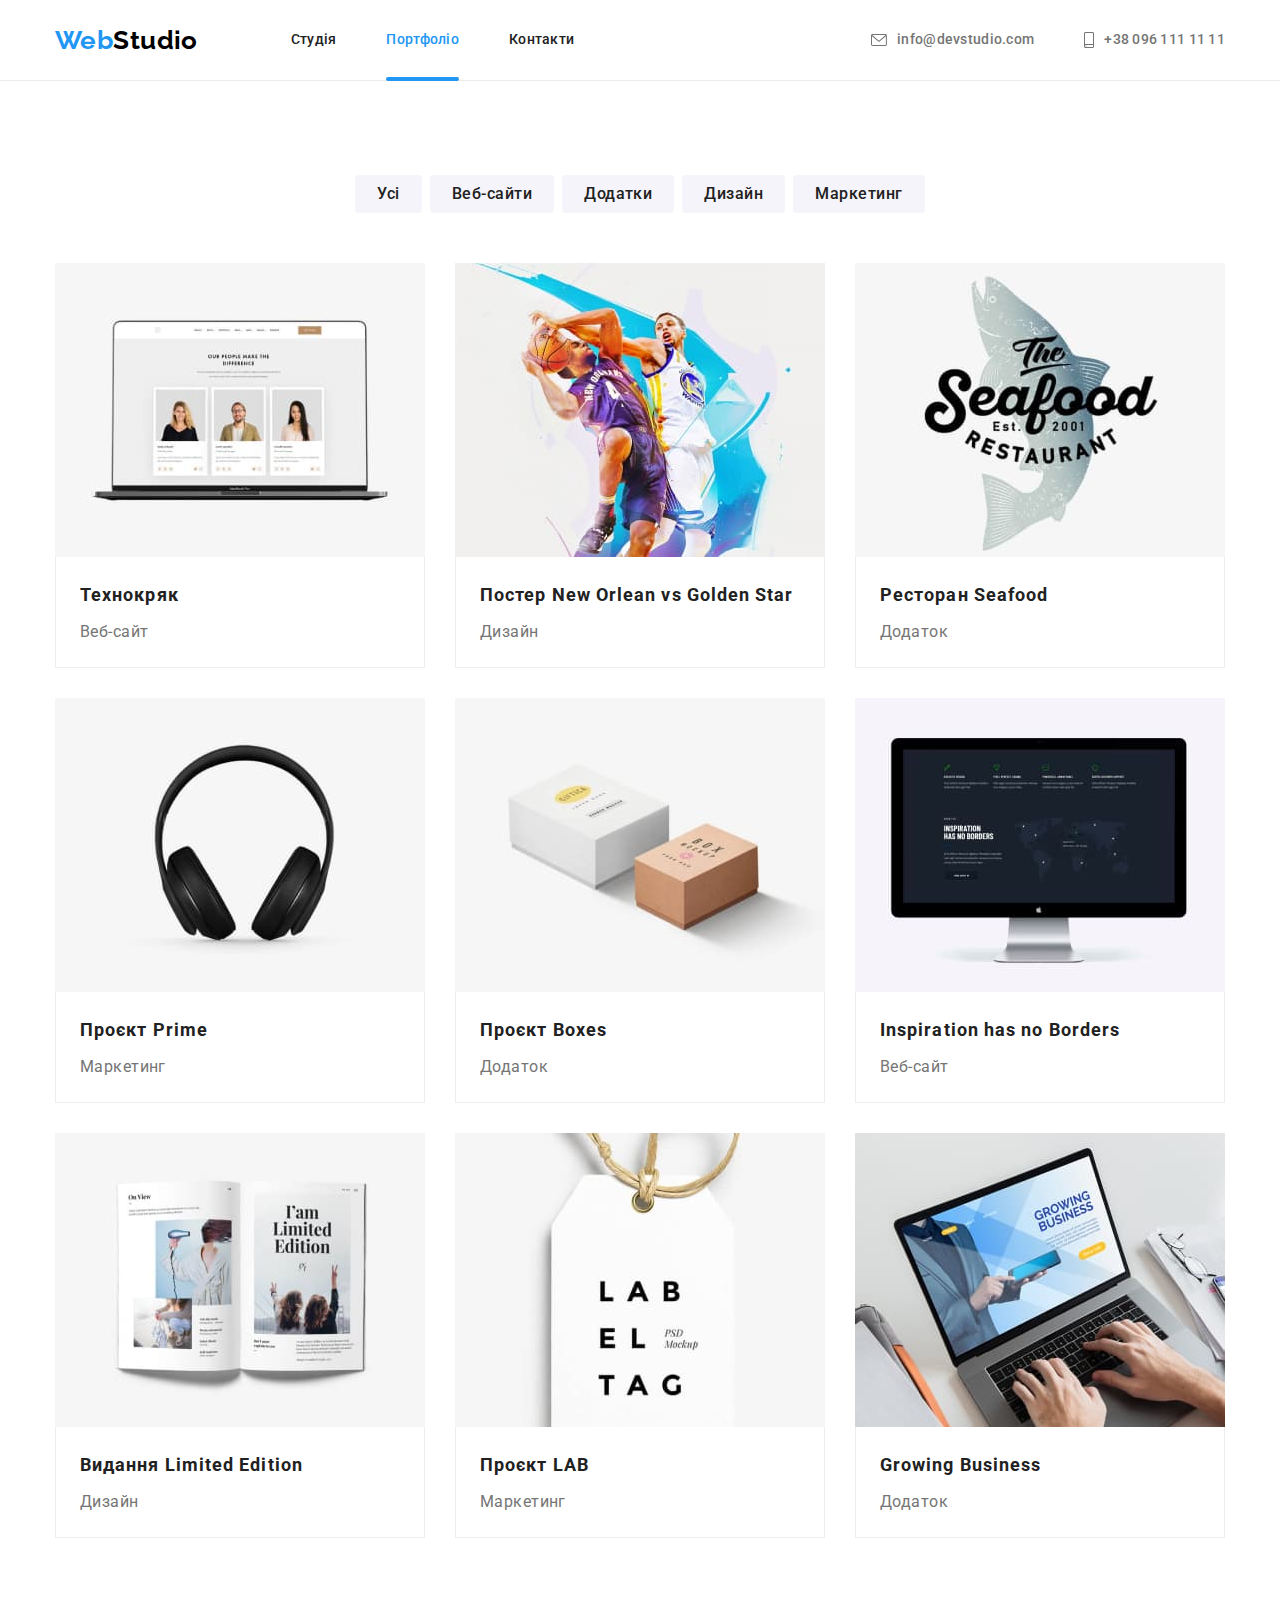
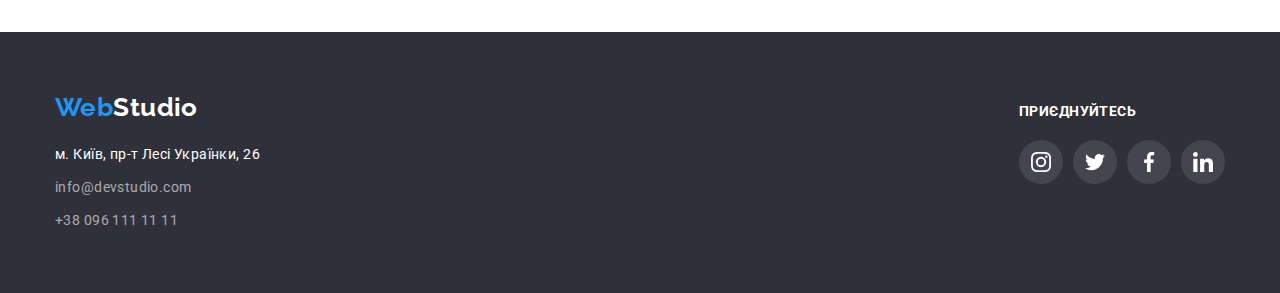
==== portfolio.html @ 42de5035 "консультація" ====
<!DOCTYPE html>
<html lang="uk">
  <head>
    <meta charset="UTF-8" />
    <meta http-equiv="X-UA-Compatible" content="IE=edge" />
    <meta name="viewport" content="width=device-width, initial-scale=1.0" />
    <title>Portfolio</title>
    <link rel="preconnect" href="https://fonts.googleapis.com" />
    <link rel="preconnect" href="https://fonts.gstatic.com" crossorigin />
    <link
      href="https://fonts.googleapis.com/css2?family=Raleway:wght@700&family=Roboto:wght@400;500;700;900&display=swap"
      rel="stylesheet"
    />
    <link
      rel="stylesheet"
      href="https://cdnjs.cloudflare.com/ajax/libs/modern-normalize/1.1.0/modern-normalize.min.css"
    />
    <link rel="stylesheet" href="./css/styles.css" />
  </head>
  <body>
    <header class="header">
      <div class="container flex-header">
        <nav class="site-nav">
          <a class="logo" href="/"><span class="logo-wrap">Web</span>Studio</a>
          <ul class="nav">
            <li>
              <a href="./index.html" class="nav-link">Студія</a>
            </li>
            <div class="wrapper-link-current">
              <li>
                <a href="./portfolio.html" class="nav-link current"
                  >Портфоліо</a
                >
              </li>
            </div>
            <li>
              <a href="" class="nav-link">Контакти</a>
            </li>
          </ul>
        </nav>
        <ul class="contact">
          <li>
            <a href="mailto:info@devstudio.com" class="contact-link">
              <svg class="mail-icon" width="16" height="12">
                <use href="./images/icons.svg#icon-envelope"></use>
              </svg>
              info@devstudio.com
            </a>
          </li>
          <li>
            <a href="tel:+380961111111" class="contact-link">
              <svg class="mail-icon" width="10" height="16">
                <use href="./images/icons.svg#icon-smartphone"></use>
              </svg>
              +38 096 111 11 11</a
            >
          </li>
        </ul>
      </div>
    </header>
    <main>
      <section class="section">
        <div class="container">
          <h1 class="visually-hidden">Наші роботи</h1>
          <ul class="flex-portfolio-button">
            <li>
              <button class="portfolio-button" type="button">Усі</button>
            </li>
            <li>
              <button class="portfolio-button" type="button">Веб-сайти</button>
            </li>
            <li>
              <button class="portfolio-button" type="button">Додатки</button>
            </li>
            <li>
              <button class="portfolio-button" type="button">Дизайн</button>
            </li>
            <li>
              <button class="portfolio-button" type="button">Маркетинг</button>
            </li>
          </ul>
          <ul class="flex-portfolio">
            <li class="flex-element">
              <a class="portfolio-link" href="">
                <div class="overlay-thumb">
                  <img
                    src="./images/tehnokrjak.jpg"
                    alt="Сторінка сайту Технокряк"
                    width="370"
                    height="294"
                  />
                  <div class="text-overlay-thumb">
                    <p class="text-overlay">
                      Ресурс пропонує комплексні пропозиції з різним рівнем
                      функціоналу та сервісів. Все це дозволить відвідувачу
                      отримати вичерпні відомості про компанію чи приватну
                      особу.
                    </p>
                  </div>
                </div>
                <div class="title-text">
                  <h2 class="portfolio-title">Технокряк</h2>
                  <p class="portfolio-text">Веб-сайт</p>
                </div>
              </a>
            </li>
            <li class="flex-element">
              <a class="portfolio-link" href="">
                <div class="overlay-thumb">
                  <img
                    src="./images/poster.jpg"
                    alt="Баскетболісти з м`ячем"
                    width="370"
                    height="294"
                  />
                  <div class="text-overlay-thumb">
                    <p class="text-overlay">
                      Ресурс пропонує комплексні пропозиції з різним рівнем
                      функціоналу та сервісів. Все це дозволить відвідувачу
                      отримати вичерпні відомості про компанію чи приватну
                      особу.
                    </p>
                  </div>
                </div>
                <div class="title-text">
                  <h2 class="portfolio-title">
                    Постер New Orlean vs Golden Star
                  </h2>
                  <p class="portfolio-text">Дизайн</p>
                </div></a
              >
            </li>
            <li class="flex-element">
              <a class="portfolio-link" href="">
                <div class="overlay-thumb">
                  <img
                    src="./images/restoran.jpg"
                    alt="Логотип ресторану"
                    width="370"
                    height="294"
                  />
                  <div class="text-overlay-thumb">
                    <p class="text-overlay">
                      Ресурс пропонує комплексні пропозиції з різним рівнем
                      функціоналу та сервісів. Все це дозволить відвідувачу
                      отримати вичерпні відомості про компанію чи приватну
                      особу.
                    </p>
                  </div>
                </div>
                <div class="title-text">
                  <h2 class="portfolio-title">Ресторан Seafood</h2>
                  <p class="portfolio-text">Додаток</p>
                </div></a
              >
            </li>
            <li class="flex-element">
              <a class="portfolio-link" href=""
                ><div class="overlay-thumb">
                  <img
                    src="./images/prime.jpg"
                    alt="Навушники"
                    width="370"
                    height="294"
                  />
                  <div class="text-overlay-thumb">
                    <p class="text-overlay">
                      Ресурс пропонує комплексні пропозиції з різним рівнем
                      функціоналу та сервісів. Все це дозволить відвідувачу
                      отримати вичерпні відомості про компанію чи приватну
                      особу.
                    </p>
                  </div>
                </div>
                <div class="title-text">
                  <h2 class="portfolio-title">Проєкт Prime</h2>
                  <p class="portfolio-text">Маркетинг</p>
                </div></a
              >
            </li>
            <li class="flex-element">
              <a class="portfolio-link" href="">
                <div class="overlay-thumb">
                  <img
                    src="./images/boxes.jpg"
                    alt="Два бокси"
                    width="370"
                    height="294"
                  />
                  <div class="text-overlay-thumb">
                    <p class="text-overlay">
                      Ресурс пропонує комплексні пропозиції з різним рівнем
                      функціоналу та сервісів. Все це дозволить відвідувачу
                      отримати вичерпні відомості про компанію чи приватну
                      особу.
                    </p>
                  </div>
                </div>
                <div class="title-text">
                  <h2 class="portfolio-title">Проєкт Boxes</h2>
                  <p class="portfolio-text">Додаток</p>
                </div></a
              >
            </li>
            <li class="flex-element">
              <a class="portfolio-link" href="">
                <div class="overlay-thumb">
                  <img
                    src="./images/inspiration.jpg"
                    alt="Монітор з сайтом"
                    width="370"
                    height="294"
                  />
                  <div class="text-overlay-thumb">
                    <p class="text-overlay">
                      Ресурс пропонує комплексні пропозиції з різним рівнем
                      функціоналу та сервісів. Все це дозволить відвідувачу
                      отримати вичерпні відомості про компанію чи приватну
                      особу.
                    </p>
                  </div>
                </div>
                <div class="title-text">
                  <h2 class="portfolio-title">Inspiration has no Borders</h2>
                  <p class="portfolio-text">Веб-сайт</p>
                </div>
              </a>
            </li>
            <li class="flex-element">
              <a class="portfolio-link" href="">
                <div class="overlay-thumb">
                  <img
                    src="./images/limited-edition.jpg"
                    alt="Журнал Limited Edition"
                    width="370"
                    height="294"
                  />
                  <div class="text-overlay-thumb">
                    <p class="text-overlay">
                      Ресурс пропонує комплексні пропозиції з різним рівнем
                      функціоналу та сервісів. Все це дозволить відвідувачу
                      отримати вичерпні відомості про компанію чи приватну
                      особу.
                    </p>
                  </div>
                </div>
                <div class="title-text">
                  <h2 class="portfolio-title">Видання Limited Edition</h2>
                  <p class="portfolio-text">Дизайн</p>
                </div></a
              >
            </li>
            <li class="flex-element">
              <a class="portfolio-link" href="">
                <div class="overlay-thumb">
                  <img
                    src="./images/lab.jpg"
                    alt="Бирка"
                    width="370"
                    height="294"
                  />
                  <div class="text-overlay-thumb">
                    <p class="text-overlay">
                      Ресурс пропонує комплексні пропозиції з різним рівнем
                      функціоналу та сервісів. Все це дозволить відвідувачу
                      отримати вичерпні відомості про компанію чи приватну
                      особу.
                    </p>
                  </div>
                </div>
                <div class="title-text">
                  <h2 class="portfolio-title">Проєкт LAB</h2>
                  <p class="portfolio-text">Маркетинг</p>
                </div></a
              >
            </li>
            <li class="flex-element">
              <a class="portfolio-link" href="">
                <div class="overlay-thumb">
                  <img
                    src="./images/growing-business.jpg"
                    alt="Додаток на ноутбуці"
                    width="370"
                    height="294"
                  />
                  <div class="text-overlay-thumb">
                    <p class="text-overlay">
                      Ресурс пропонує комплексні пропозиції з різним рівнем
                      функціоналу та сервісів. Все це дозволить відвідувачу
                      отримати вичерпні відомості про компанію чи приватну
                      особу.
                    </p>
                  </div>
                </div>
                <div class="title-text">
                  <h2 class="portfolio-title">Growing Business</h2>
                  <p class="portfolio-text">Додаток</p>
                </div></a
              >
            </li>
          </ul>
        </div>
      </section>
    </main>
    <footer class="footer">
      <div class="container">
        <div class="footer-position">
          <div>
            <a class="logo-footer" href="/"
              ><span class="logo-wrap">Web</span>Studio</a
            >
            <address>
              <ul class="address">
                <li class="item">
                  <a
                    class="physikal-address"
                    href="https://goo.gl/maps/CPtrU1FHBa2aNyZL9"
                    target="_blank"
                    rel="noopener noreferrer nofollow"
                    >м. Київ, пр-т Лесі Українки, 26</a
                  >
                </li>
                <li class="item">
                  <a class="address-footer" href="mailto:info@devstudio.com"
                    >info@devstudio.com</a
                  >
                </li>
                <li class="item">
                  <a class="address-footer" href="tel:+380961111111"
                    >+38 096 111 11 11</a
                  >
                </li>
              </ul>
            </address>
          </div>
          <div>
            <p class="footer-text">Приєднуйтесь</p>
            <ul class="footer-social-list">
              <li class="footer-social-item">
                <a class="footer-social-link" href="">
                  <svg class="footer-social-icon" width="20" height="20">
                    <use href="./images/icons.svg#icon-instagram"></use>
                  </svg>
                </a>
              </li>
              <li class="footer-social-item">
                <a class="footer-social-link" href="">
                  <svg class="footer-social-icon" width="20" height="20">
                    <use href="./images/icons.svg#icon-twitter"></use>
                  </svg>
                </a>
              </li>
              <li class="footer-social-item">
                <a class="footer-social-link" href="">
                  <svg class="footer-social-icon" width="20" height="20">
                    <use href="./images/icons.svg#icon-facebook"></use>
                  </svg>
                </a>
              </li>
              <li class="footer-social-item">
                <a class="footer-social-link" href="">
                  <svg class="footer-social-icon" width="20" height="20">
                    <use href="./images/icons.svg#icon-linkedin"></use>
                  </svg>
                </a>
              </li>
            </ul>
          </div>
        </div>
      </div>
    </footer>
  </body>
</html>
---- css/styles.css ----
:root {
--primary-text-color: #212121;
--secondary-color: #757575;
--accent-color: #2196F3;
--wite-color: #FFFFFF;
--logo-svg-color:#000000;
--background-color: #F5F5F5;
--background-secondary-color:#2F303A;
--background-auxiliary-color:#F5F4FA;
--background-button-hover:#188CE8;
--background-social-color: rgba(255, 255, 255, 0.1);
--background-services:rgba(47, 48, 58, 0.8);
--background-modal: rgba(0, 0, 0, 0.2);
--border-color: #EEEEEE;
--color-address:rgba(255, 255, 255, 0.6);
--color-social-icon:#AFB1B8;
--color-border: rgba(236, 236, 236, 1);
--border-input:rgba(33, 33, 33, 0.2);
--border-input-footer: rgba(255, 255, 255, 0.3);



}

body {
    color: var(--primary-text-color);
    font-family: 'Roboto', sans-serif;
    font-size: 14px;
    font-weight: 400;
    letter-spacing: 0.03em;
    background-color: var(--wite-color);

}

ul {
    list-style-type: none;
}

.h1,h2,h3,h4,h5,h6,p,ul {
    padding: 0;
    margin: 0;

}

.container {
    width: 1200px;
    margin: 0 auto;
    padding: 0 15px;
    box-sizing: border-box;

} 

img {
    display: block;
    max-width: 100%;
    height: auto;
}

/* header */

.header {
    border-bottom: 1px solid var(--color-border);
   
}

.flex-header {
    display: flex;
    justify-content: space-between;
    align-items: center;   
 }

.site-nav {
     display: flex;
     align-items: center;
 }

.logo {
    color: var(--logo-svg-color);
    font-family: 'Raleway';
    font-weight: 700;
    font-size: 26px;
    line-height: 1.19;
    text-decoration: none;
    margin-right: 93px;
}

.logo-wrap {
    color: var(--accent-color);
}



.nav {
    display: flex;
    align-items: center;
    gap: 50px;   
}


.nav-link {
    display: block;
    padding-top: 32px;
    padding-bottom: 32px;
    color: var(--primary-text-color);
    transition-property: color;
    transition-duration: 250ms;
    transition-timing-function: cubic-bezier(0.4, 0, 0.2, 1);
    font-size: 14px;
    font-weight: 500;
    line-height: 1.14;
    letter-spacing: 0.02em;
    text-decoration: none;
    
}

.nav-link:hover,
.nav-link:focus {
    color: var(--accent-color);
    
}

.wrapper-link-current {
    position: relative;

}


.nav-link.current::after {
    position: absolute;
    bottom: -1px;
    display: block;
    width: 100%;
    height: 4px;
    background-color: currentColor;
    border-radius: 2px;
    content: "";
}


.contact {
    display: flex;
    gap: 50px;
}


.contact-link {
    display: flex;
    align-items: center;
    gap: 10px;
    padding: 32px 0;
    color: var(--secondary-color);
    transition-property: color;
    transition-duration: 250ms;
    transition-timing-function: cubic-bezier(0.4, 0, 0.2, 1);
    font-weight: 500;
    line-height: 1.14;
    letter-spacing: 0.02em;
    text-decoration: none;

}

.mail-icon {
    fill: var(--secondary-color);
    transition-property: fill;
    transition-duration: 250ms;
    transition-timing-function: cubic-bezier(0.4, 0, 0.2, 1);
}

.contact-link:hover,
.contact-link:focus {
    color: var(--accent-color);
}

.contact-link:hover .mail-icon,
.contact-link:focus .mail-icon {
    fill: var(--accent-color);
}


.current {
    color: var(--accent-color);
}

/* hero */

.hero-title {
    max-width: 696px;
    margin: 0 auto;
    margin-bottom: 30px;
    color: var(--wite-color);
    font-weight: 900;
    font-size: 44px;
    line-height: 1.36;
    text-align: center;
    letter-spacing: 0.06em;
    text-transform: uppercase;
    
}

.hero.section {
    max-width: 1600px;
    height: 600px;
    margin-left: auto;
    margin-right: auto;
    background-image: linear-gradient(rgba(47, 48, 58, 0.4), rgba(47, 48, 58, 0.4)), url(../images/fon-Img.jpg);
    background-color: var(--background-secondary-color);
    padding-top: 200px;
    padding-bottom: 200px;
    
    
}

.button, .modal-button {
    
    margin: 0 auto;
    color: var(--wite-color);
    padding: 10px 32px ;
    font-family: inherit;
    font-weight: 700;
    font-size: 16px;
    line-height: 1.88;
    display: flex;
    align-items: center;
    text-align: center;
    letter-spacing: 0.06em;
    background-color: var(--accent-color);
    transition-property: background-color;
    transition-duration: 250ms;
    transition-timing-function: cubic-bezier(0.4, 0, 0.2, 1);
    border-radius: 4px;
    border-color: var(--accent-color);
    cursor: pointer; 
    
}

.button:hover {
    background-color: var(--background-button-hover);
}


/* features */


.flex-features {
    display: flex;
    gap: 30px;
    
}

.section {
    padding-top: 94px;
    padding-bottom: 94px;
}


.section.features {
    background: var(--wite-color);
    
}

.visually-hidden {
    position: absolute;
    white-space: nowrap;
    width: 1px;
    height: 1px;
    overflow: hidden;
    border: 0;
    padding: 0;
    clip: rect(0 0 0 0);
    clip-path: inset(50%);
    margin: -1px;
}

.features-img {
    display: flex;
    align-items: center;
    justify-content: center;
    margin-bottom: 30px;
    width: 270px;
    height: 120px;
    background: var(--background-auxiliary-color);
    border-radius: 4px;

}


.features-title {
    font-weight: 700;
    font-size: 14px;
    line-height: 1.14;
    text-transform: uppercase;
    margin-bottom: 10px;
}

.features-text {
    color: var(--secondary-color);
    line-height: 1.71;

}

/* services */

.title {
    font-weight: 700;
    font-size: 36px;
    line-height: 1.17;
    text-align: center;
    margin-bottom: 50px;
}


.flex-services {
    display: flex;
    gap: 30px;
}

.section.services {
    padding-top: 0;
}


.services {
    background:var(--wite-color)
}

.text-services {
    position: absolute;
    bottom: 0;
    right: 0;
    left: 0;
    display: flex;
    align-items: center;
    justify-content: center;
    width: 370px;
    height: 70px;
    background: var(--background-services);
    font-weight: 700;
    line-height: 1.14;
    color: var(--wite-color);
    text-transform: uppercase;
}


.services-thumb {
    position: relative;
}


/* section-team */


.flex-team {
    display: flex;
    gap: 30px;
}

.team {
    background: var(--background-color);
}


.team-card {
    background: var(--wite-color);
    box-shadow: 0px 1px 3px rgba(0, 0, 0, 0.12), 0px 1px 1px rgba(0, 0, 0, 0.14), 0px 2px 1px rgba(0, 0, 0, 0.2);
    
    
}
.team-title {
    font-weight: 500;
    font-size: 16px;
    line-height: 1.19;
    margin-bottom: 10px;
    text-align: center;
}

.team-text {
    margin-bottom: 16px;
    color: var(--secondary-color);
    font-size: 16px;
    line-height: 1.19;
    text-align: center;
}

.title-text-team {
    padding-top: 30px;
    padding-bottom: 30px;
}

.social-list {
    display: flex;
    justify-content: center;
    gap: 10px;
}

.social-item {
    width: 44px;
    height: 44px;
    background-color: var(--wite-color);
}

.social-link {
    display: flex;
    align-items: center;
    justify-content: center;
    border-radius: 50%;
    fill: currentColor;
    width: 100%;
    height: 100%;
    transition-property: background-color;
    transition-duration: 250ms;
    transition-timing-function: cubic-bezier(0.4, 0, 0.2, 1);
    
}

.social-icon {
    fill: var(--color-social-icon);
    transition-property: fill;
    transition-duration: 250ms;
    transition-timing-function: cubic-bezier(0.4, 0, 0.2, 1);
}


.social-link:hover,
.social-link:focus {
    background-color: var(--accent-color);
}

.social-link:hover .social-icon,
.social-link:focus .social-icon {
    fill: var(--wite-color);

}

    
/* clients */


.clients-title {
    margin-bottom: 50px;
    font-weight: 700;
    font-size: 36px;
    line-height: 42px;
    text-align: center;
}

 .clients-list {
    display: flex;
    align-items: center;
    justify-content: center;
    gap: 30px;

 }

 .clients-item {
    width: 170px;
    height: 92px;
       

 }

 .clients-link {
    display: flex;
    align-items: center;
    justify-content: center;
    border: 1px solid var(--color-social-icon);
    transition-property: border-color;
    transition-duration: 250ms;
    transition-timing-function: cubic-bezier(0.4, 0, 0.2, 1);
    border-radius: 4px;
    width: 100%;
    height: 100%;

 }

  .clients-link:hover,
  .clients-link:focus {
    border-color: var(--accent-color);
  }


 .clients-icon {
    fill: var(--color-social-icon);
    transition-property: fill;
    transition-duration: 250ms;
    transition-timing-function: cubic-bezier(0.4, 0, 0.2, 1);
 }


 .clients-link:hover .clients-icon, 
 .clients-link:focus .clients-icon {
    fill: var(--accent-color);
    
 }

 
/* footer */

.footer {
    background: var(--background-secondary-color);
    padding-top: 60px;
    padding-bottom: 60px;
}

.logo-footer {
    display: block;
    margin-bottom: 20px;
    color: var(--wite-color);
    font-family: 'Raleway';
    font-style: normal;
    font-weight: 700;
    font-size: 26px;
    line-height: 31px;
    text-decoration: none;
}

.physikal-address {
    display: block;
    color: var(--wite-color);
    font-style: normal;
    line-height: 1.71;
    text-decoration: none;
    transition-property: color;
    transition-duration: 250ms;
    transition-timing-function: cubic-bezier(0.4, 0, 0.2, 1);
}

.physikal-address:hover,
.physikal-address:focus {
    color: var(--accent-color);
}


.address-footer {
    color: var(--color-address);
    font-style: normal;
    line-height: 1.71;
    text-decoration: none;
    transition-property: color;
    transition-duration: 250ms;
    transition-timing-function: cubic-bezier(0.4, 0, 0.2, 1);
}

.address-footer.item {
    display: block;
}

.address-footer:hover,
.address-footer:focus {
    color: var(--accent-color);
}

.address .item {
    margin-bottom: 9px;

}

.address .item:last-child {
    margin-bottom: 0;
}

.footer-text {
    color: var(--wite-color);
    font-weight: 700;
    line-height: 1.14;
    text-transform: uppercase;
    margin-bottom: 20px;

}

.footer-position {
    display: flex;
    align-items: baseline;
    justify-content: space-between;
}

.footer-social-list {
    display: flex;
    gap: 10px;

}

.footer-social-item {
    width: 44px;
    height: 44px;

}

.footer-social-link {
    display: flex;
    align-items: center;
    justify-content: center;
    border-radius: 50%;
    fill: currentColor;
    background-color: var(--background-social-color);
    width: 100%;
    height: 100%;
    transition-property: background-color;
    transition-duration: 250ms;
    transition-timing-function: cubic-bezier(0.4, 0, 0.2, 1);

}

.footer-social-link:hover, 
.footer-social-link:focus {
    background-color: var(--accent-color);
}

.footer-social-icon {
    fill: var(--wite-color);

}

.footer-subscription {
    display: flex;
    align-items: center;
    justify-content: center;
    
}

.footer-input {
    width: 358px;
    padding: 15px 295px 15px 16px;
    margin-right: 12px;
    border: 1px solid var(--border-input-footer);
    border-radius: 4px;
    background-color: var(--background-secondary-color);
}

.footer-button {
    display: flex;
    align-items: center;
    gap: 10px;
    color: var(--wite-color);
    padding: 10px 28px;
    font-family: inherit;
    font-weight: 700;
    font-size: 16px;
    line-height: 1.88;
    letter-spacing: 0.06em;
    background-color: var(--accent-color);
    transition-property: background-color;
    transition-duration: 250ms;
    transition-timing-function: cubic-bezier(0.4, 0, 0.2, 1);
    border-radius: 4px;
    border-color: var(--accent-color);
    cursor: pointer;
}

.footer-subscription-icon {
    fill: var(--wite-color);
}


/* portfolio */

.flex-portfolio-button {
    display: flex;
    justify-content: center;
    gap: 8px;
    margin-bottom: 50px;
    
}

.flex-portfolio {
    display: flex;
    flex-wrap: wrap;
    gap: 30px;
}


.portfolio-button {
    padding: 6px 22px;
    color: var(--primary-text-color);
    font-family: inherit;
    font-weight: 500;
    font-size: 16px;
    line-height: 1.63;
    letter-spacing: 0.03em;
    background: var(--background-auxiliary-color);
    border-radius: 4px;
    border: none;
    cursor: pointer;
    transition-property: color, background-color, box-shadow;
    transition-duration: 250ms;
    transition-timing-function: cubic-bezier(0.4, 0, 0.2, 1);
    

}

.portfolio-button:hover,
.portfolio-button:focus {
    color: var(--wite-color);
    background-color: var(--accent-color);
    box-shadow: 0px 3px 1px rgba(0, 0, 0, 0.1), 0px 1px 2px rgba(0, 0, 0, 0.08), 0px 2px 2px rgba(0, 0, 0, 0.12);
}

.portfolio-title {
    margin-bottom: 4px;
    font-family: 'Roboto';
    color: var(--primary-text-color);
    font-weight: 700;
    font-size: 18px;
    line-height: 2;
    letter-spacing: 0.06em;
}

.portfolio-text {
    color: var(--secondary-color);
    font-size: 16px;
    line-height: 1.88;
        
}

.title-text {
    padding: 20px 24px;
    box-sizing: border-box;
    border: 1px solid var(--border-color);
    border-top: none;
}

.overlay-thumb {
    position: relative;
    overflow: hidden;
   
}

.text-overlay {
    font-size: 18px;
    line-height: 1.56;
    color: var(--wite-color); 
}

.text-overlay-thumb {
    position: absolute;
    top: 0;
    padding: 63px 24px;
    background: rgba(33, 150, 243, 0.9);
    transform: translateY(100%);
    transition-property: transform;
    transition-duration: 250ms;
    transition-timing-function: cubic-bezier(0.4, 0, 0.2, 1);
}


.portfolio-link {
    display: block;
    text-decoration: none;
    transition-property: box-shadow;
    transition-duration: 250ms;
    transition-timing-function: cubic-bezier(0.4, 0, 0.2, 1);
    
    
}

.portfolio-link:hover,
.portfolio-link:focus {
    box-shadow: 0px 1px 1px rgba(0, 0, 0, 0.12), 0px 4px 4px rgba(0, 0, 0, 0.06), 1px 4px 6px rgba(0, 0, 0, 0.16);
}

.portfolio-link:hover .text-overlay-thumb,
.portfolio-link:focus .text-overlay-thumb {
    transform: translateY(0);
    
}

/* modal */

.backdrop {
    position: fixed;
    top: 0;
    left: 0;
    width: 100%;
    height: 100%;
    background-color: var(--background-modal);
    transition: opacity 250ms cubic-bezier(0.4, 0, 0.2, 1), visibility 250ms cubic-bezier(0.4, 0, 0.2, 1);
}

.is-hidden {
    opacity: 0;
    visibility: hidden;
    pointer-events: none;

}


.modal {
    position: absolute;
    top: 50%;
    left: 50%;
    transform: translate(-50%, -50%);
    width: 528px;
    height: 581px;
    padding: 40px;
    background-color: var(--wite-color);
}

.modal-close-button {
    display: flex;
    align-items: center;
    justify-content: center;
    position: absolute;
    top: 8px;
    right: 8px;
    width: 30px;
    height: 30px;
    cursor: pointer;
    border-radius: 50%;
    background:var(--wite-color);
    border: 1px solid rgba(0, 0, 0, 0.1);
}

.modal-close-button:focus,
.modal-close-button:hover {
    fill: var(--accent-color);
}

.icon-close-button:hover {
    fill: var(--accent-color);
}


.form-lable {
    display: block;
    font-size: 12px;
    line-height: 1.17;
    letter-spacing: 0.01em;
    color: var(--secondary-color);
    margin-bottom: 4px;
    margin-top: 10px;

}

.form-wrapper {
    position: relative;
    margin-bottom: 10px;
    
}

.form-input {
    width: 100%;
    padding: 12px 12px 12px 32px;
    border: 1px solid var(--border-input);
    border-radius: 4px;
    outline: none;

}

.form-input:focus {
    border-color: var(--accent-color);
}


.form-icon {
    position: absolute;
    fill: var(--primary-text-color);
    left: 12px;
    top: 50%;
    transform: translateY(-50%);
}

.form-input:focus +.form-icon {
    fill: var(--accent-color);
}

.form-textarea {
    width: 100%;
    height: 120px;
    padding: 12px 16px;
    margin-bottom: 20px;
    resize: none;
    border: 1px solid var(--border-input);
}


.form-wrapper-check {
    display: flex;
    align-items: center;
    justify-content: center;
    margin-bottom: 30px;
}

.checkbox-label {
    position: relative;
    color: var(--secondary-color);
    line-height: 1.71;
    padding-left: 25px;
}

.checkbox-link {
    color: var(--accent-color);
}


.checkbox-input {
    position: absolute;
    left: 0;
    appearance: none;
}


.icon-check, .icon-check-active {
    position: absolute;
    left: 0;
    top: 50%;
    transform: translateY(-50%);
}

.icon-check-active {
    opacity: 0;
    fill: var(--wite-color);
    background-color: var(--accent-color);
}


.checkbox-input:checked + .icon-check-active {
   opacity: 1;
   border: none;
}


.modal-button {
    padding: 10px 52px;
}
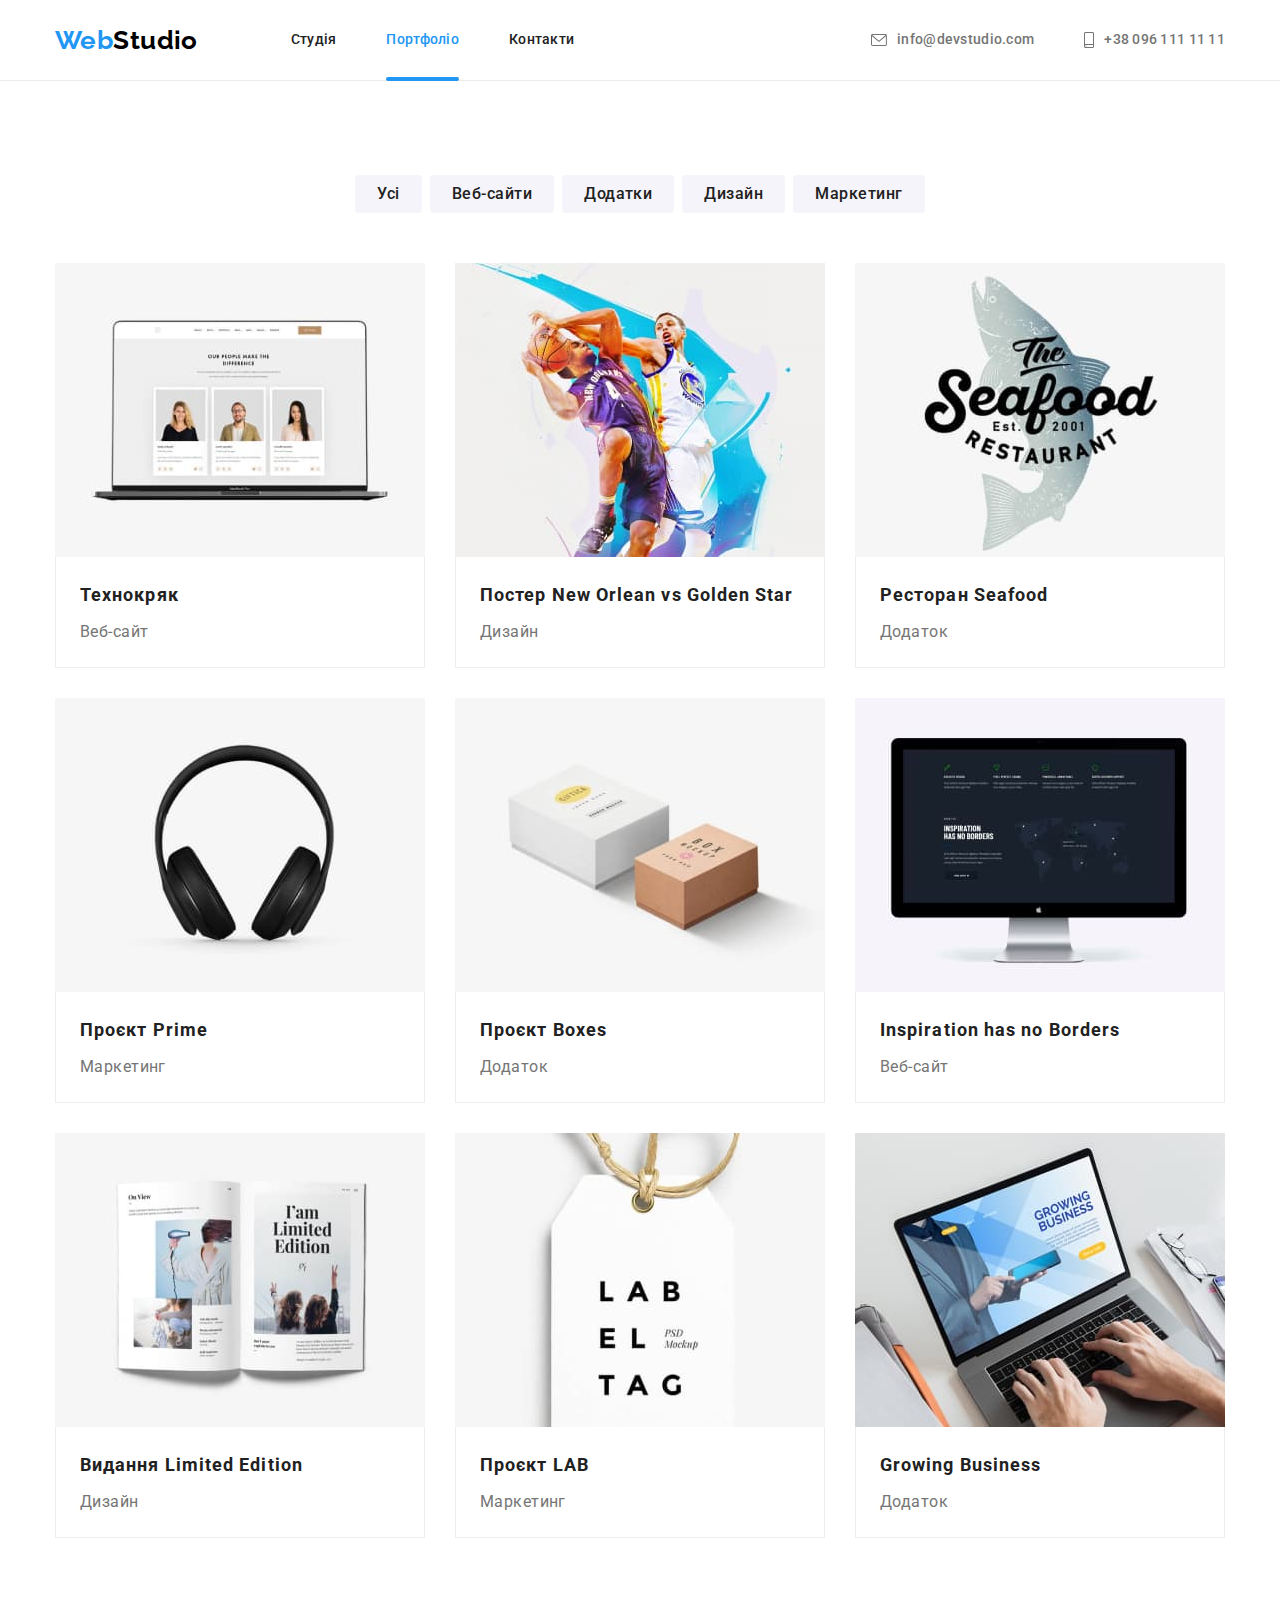
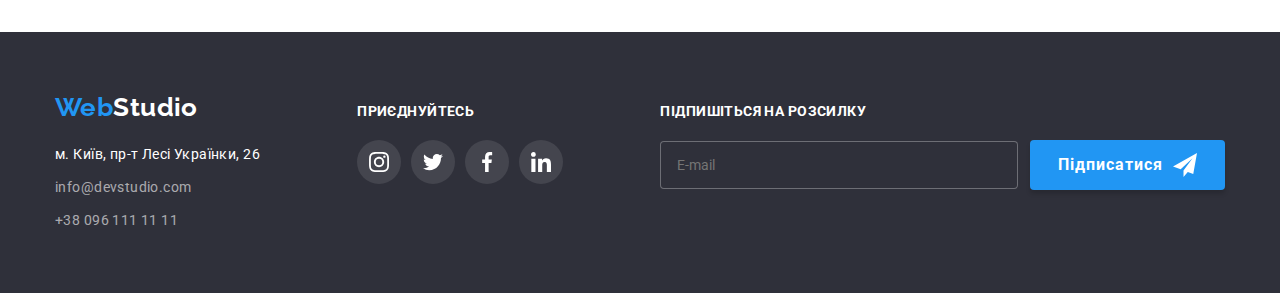
==== commit 2aee68c7: "додавання форм" ====
--- a/portfolio.html
+++ b/portfolio.html
@@ -366,6 +366,25 @@
               </li>
             </ul>
           </div>
+          <div>
+            <p class="footer-text">Підпишіться на розсилку</p>
+            <div class="footer-subscription">
+              <label for="footer-mail"></label>
+              <input
+                class="footer-input"
+                id="footer-mail"
+                type="text"
+                name="footer-mail"
+                placeholder="E-mail"
+              />
+              <button data-modal-open type="submit" class="footer-button">
+                Підписатися
+                <svg class="footer-subscription-icon" width="24" height="24">
+                  <use href="./images/icons.svg#icon-icon-send"></use>
+                </svg>
+              </button>
+            </div>
+          </div>
         </div>
       </div>
     </footer>
--- a/css/styles.css
+++ b/css/styles.css
@@ -20,6 +20,7 @@
 
 
 
+
 }
 
 body {
@@ -210,7 +211,7 @@
     
 }
 
-.button, .modal-button {
+.button, .modal-button, .footer-button {
     
     margin: 0 auto;
     color: var(--wite-color);
@@ -228,7 +229,8 @@
     transition-duration: 250ms;
     transition-timing-function: cubic-bezier(0.4, 0, 0.2, 1);
     border-radius: 4px;
-    border-color: var(--accent-color);
+    box-shadow: 0px 4px 4px rgba(0, 0, 0, 0.15);
+    border: none;
     cursor: pointer; 
     
 }
@@ -627,23 +629,12 @@
 }
 
 .footer-button {
-    display: flex;
-    align-items: center;
     gap: 10px;
-    color: var(--wite-color);
     padding: 10px 28px;
-    font-family: inherit;
-    font-weight: 700;
-    font-size: 16px;
-    line-height: 1.88;
-    letter-spacing: 0.06em;
-    background-color: var(--accent-color);
-    transition-property: background-color;
-    transition-duration: 250ms;
-    transition-timing-function: cubic-bezier(0.4, 0, 0.2, 1);
-    border-radius: 4px;
-    border-color: var(--accent-color);
-    cursor: pointer;
+}
+
+.footer-button:focus, .footer-button:hover {
+    background-color: var(--background-button-hover);
 }
 
 .footer-subscription-icon {
@@ -779,7 +770,6 @@
     opacity: 0;
     visibility: hidden;
     pointer-events: none;
-
 }
 
 
@@ -842,6 +832,9 @@
     border: 1px solid var(--border-input);
     border-radius: 4px;
     outline: none;
+    transition-property: border-color;
+    transition-duration: 250ms;
+    transition-timing-function: cubic-bezier(0.4, 0, 0.2, 1);
 
 }
 
@@ -856,9 +849,14 @@
     left: 12px;
     top: 50%;
     transform: translateY(-50%);
-}
-
-.form-input:focus +.form-icon {
+    transition-property: fill;
+    transition-duration: 250ms;
+    transition-timing-function: cubic-bezier(0.4, 0, 0.2, 1);
+    
+}
+
+.form-input:focus +.form-icon,
+.form-input:hover+.form-icon {
     fill: var(--accent-color);
 }
 
@@ -869,8 +867,15 @@
     margin-bottom: 20px;
     resize: none;
     border: 1px solid var(--border-input);
-}
-
+    outline: none;
+    transition-property: border-color;
+    transition-duration: 250ms;
+    transition-timing-function: cubic-bezier(0.4, 0, 0.2, 1);
+}
+
+.form-textarea:focus {
+    border-color: var(--accent-color);
+}
 
 .form-wrapper-check {
     display: flex;
@@ -894,6 +899,8 @@
 .checkbox-input {
     position: absolute;
     left: 0;
+    top: 50%;
+    transform: translateY(-50%);
     appearance: none;
 }
 
@@ -905,21 +912,43 @@
     transform: translateY(-50%);
 }
 
+
+.icon-check {
+    transition-property: display;
+    transition-duration: 250ms;
+    transition-timing-function: cubic-bezier(0.4, 0, 0.2, 1);
+}
+
 .icon-check-active {
     opacity: 0;
     fill: var(--wite-color);
     background-color: var(--accent-color);
+    transition-property: opacity;
+    transition-duration: 250ms;
+    transition-timing-function: cubic-bezier(0.4, 0, 0.2, 1);
 }
 
 
 .checkbox-input:checked + .icon-check-active {
    opacity: 1;
-   border: none;
+}
+
+.checkbox-input:checked ~.icon-check {
+    display: none;
 }
 
 
 .modal-button {
     padding: 10px 52px;
-}
-
-
+    box-shadow: 0px 4px 4px rgba(0, 0, 0, 0.15);
+    transition-property: background-color;
+    transition-duration: 250ms;
+    transition-timing-function: cubic-bezier(0.4, 0, 0.2, 1);
+}
+
+.modal-button:focus,
+.modal-button:hover {
+    background-color:var(--background-button-hover);
+}
+
+
